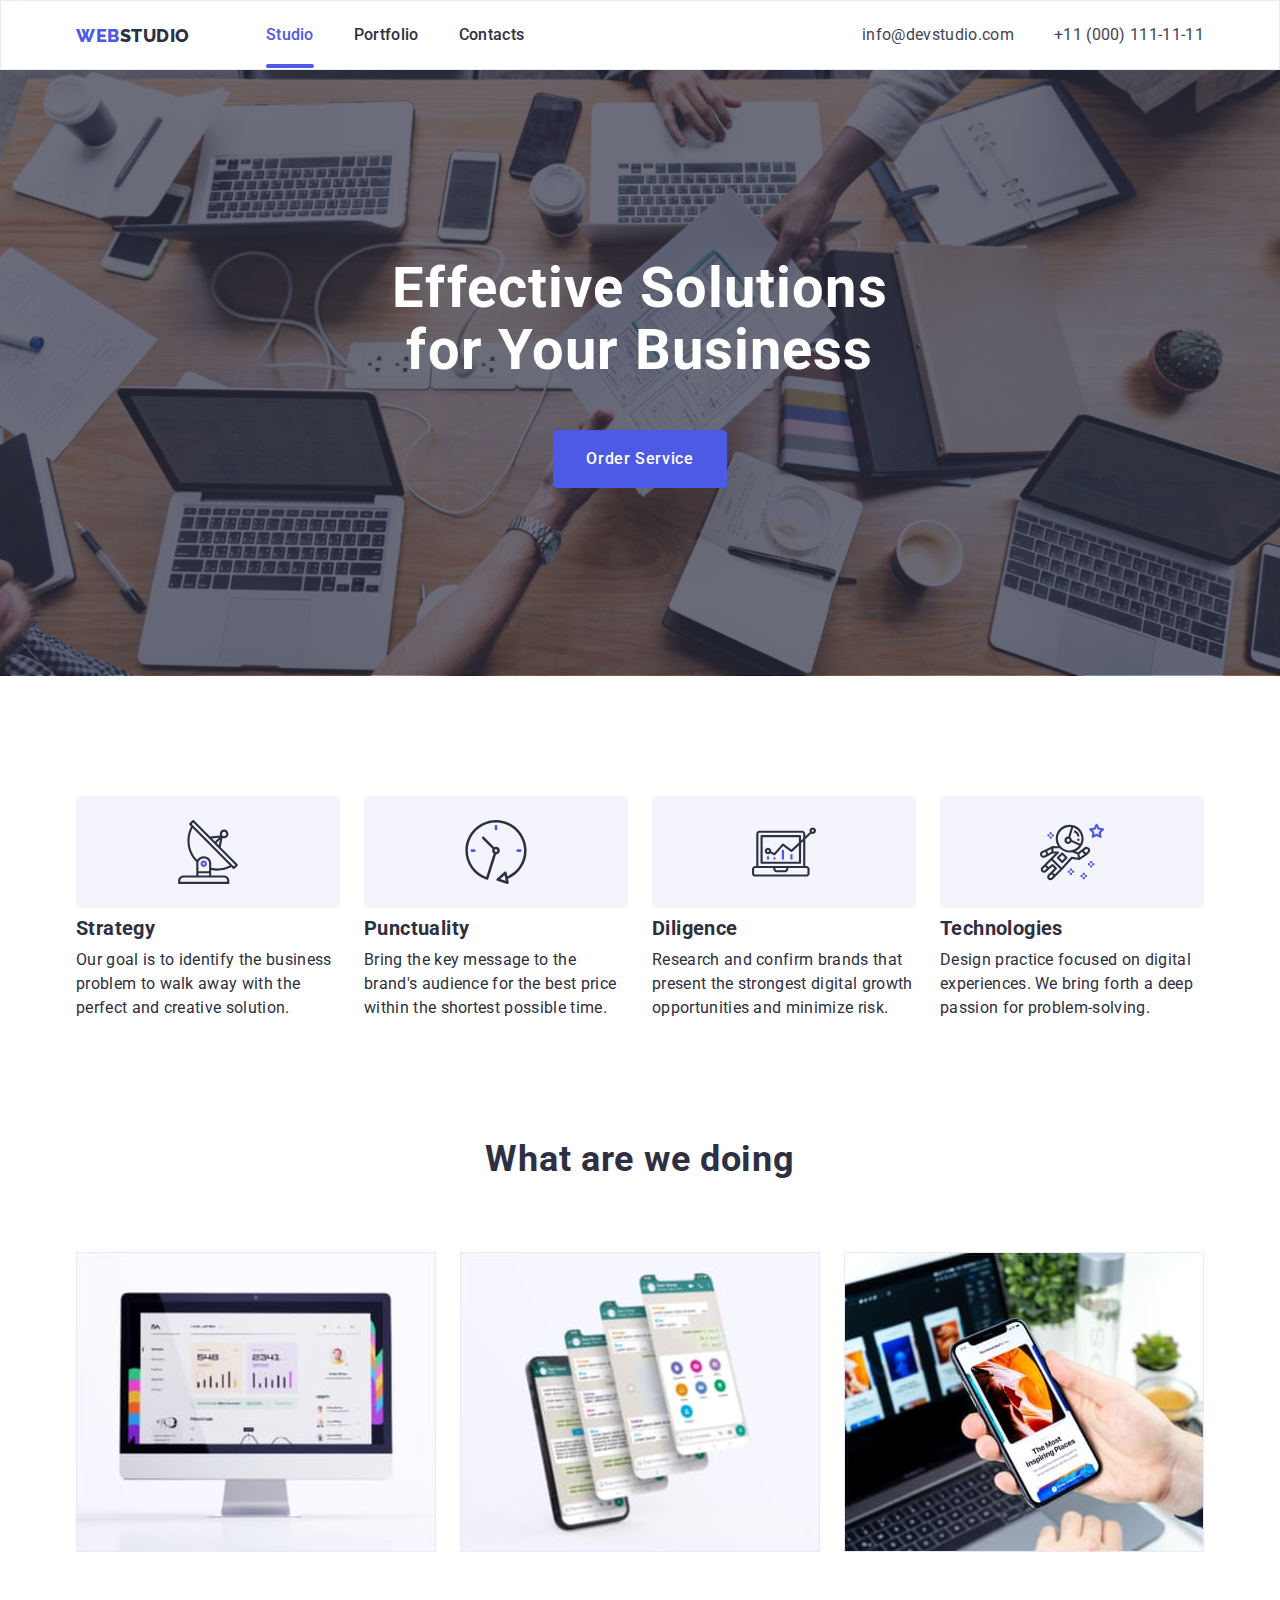
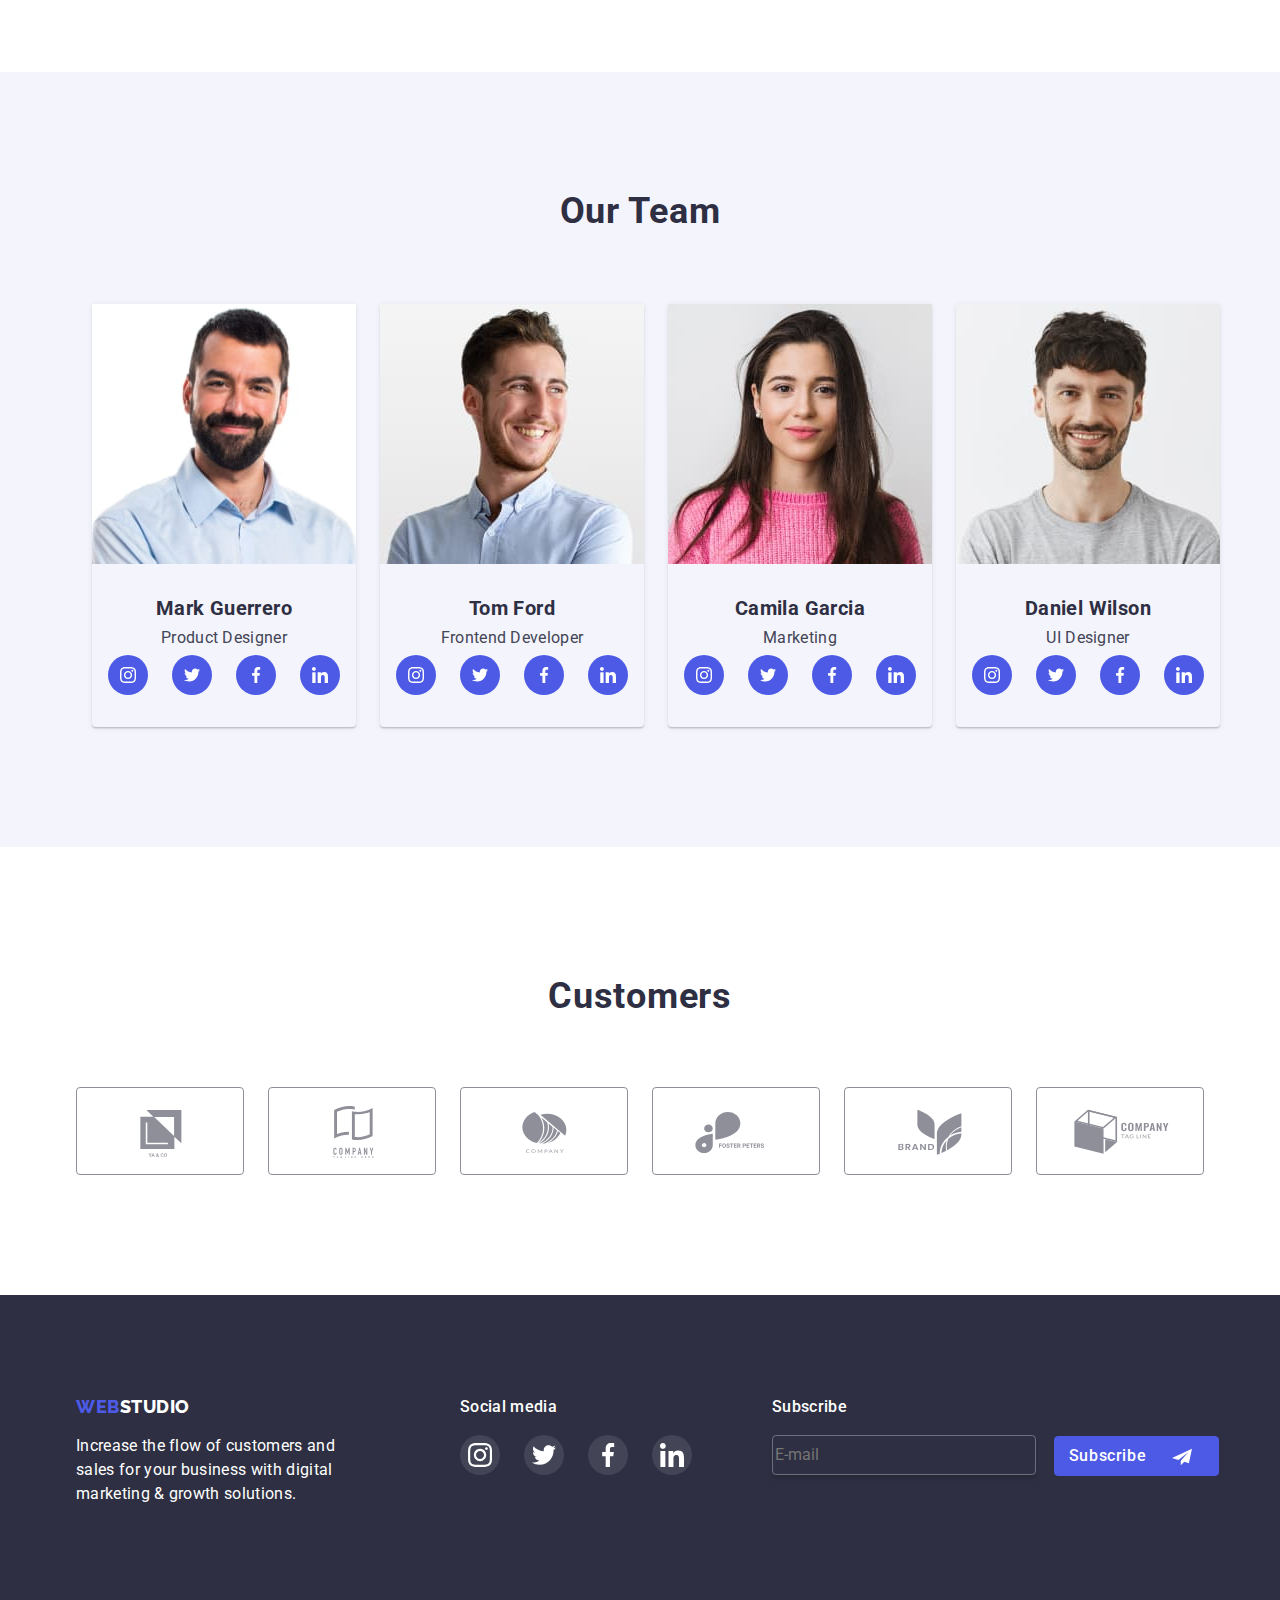
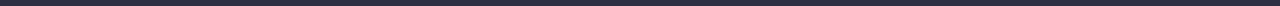
==== index.html @ 73def551 "+" ====
<!DOCTYPE html>
<html lang="en">
<head>
    <meta charset="UTF-8">
    <meta http-equiv="X-UA-Compatible" content="IE=edge">
    <meta name="viewport" content="width=device-width, initial-scale=1.0">
    <link rel="preconnect" href="https://fonts.googleapis.com">
    <link rel="preconnect" href="https://fonts.gstatic.com" crossorigin>
    <link href="https://fonts.googleapis.com/css2?family=Raleway:wght@800&family=Roboto:wght@400;500;700&display=swap"
      rel="stylesheet">
      <link rel="stylesheet" href="https://cdnjs.cloudflare.com/ajax/libs/modern-normalize/1.1.0/modern-normalize.min.css">



    <link rel="stylesheet" href="./css/styles.css">
    <title>Document</title>
</head>
<body>
    <header class="header">
     <div class="container header-container">
          <nav class="nav">
            <a class="logo link" href="./index.html">Web<span class="new-logo">Studio</span>
            </a>
            <ul class="header-list">
              <li class="list"><a href="" class="link header-link current">Studio</a> </li>
              <li class="list"><a href="./potfolio.html" class="link header-link ">Portfolio</a></li>
              <li class="list"><a href="" class="link header-link">Contacts</a></li>
            </ul>
        
          </nav>
          <address class="address">
            <ul class="header-list">
              <li class="list"><a href="mailto:info@devstudio.com" class="link adress-link">info@devstudio.com</a></li>
              <li class="list"><a href="tel:+110001111111" class="link adress-link">+11 (000) 111-11-11</a></li>
            </ul>
     </div>
    </address>
    </header>
    <main>
        <section class="hero section">
          <div class="container">
            
              <h1 class="hero-text">Effective Solutions for Your Business</h1>
              <button class="hero-button " type="button" data-modal-open>Order Service</button>
            
          </div>
        </section>
        <section class="about-section section ">
          
          <div class="container">
            
              <h2 class="hide">Про нас</h2>
              <ul class="icons-about-list">
                <li class="icons-about-item">
                  <div class="icons-about-link">
                    <svg class="about-svg">
                      <use href="./images/icons.svg#icon-antenna" width="64" height="64"></use>
                    </svg>
                  </div>
                </li>
                <li class="icons-about-item">
                  <div  class="icons-about-link"  >
                      <svg class="about-svg">
                        <use href="./images/icons.svg#icon-clock" width="64" height="64"></use>
                      </svg>
                  </div>
                </li>
                <li class="icons-about-item">
                  <div  class="icons-about-link">
                    <svg class="about-svg" >
                      <use href="./images/icons.svg#icon-diagram" width="64" height="64""></use>
                    </svg>
                  </div>
                </li>
                <li class="icons-about-item">
                  <div class="icons-about-link">
                    <svg class="about-svg">
                      <use href="./images/icons.svg#icon-astronaut" width="64" height="64"></use>
                    </svg>
                  </div>
                </li>
              </ul>
              <ul class="about-list">
                <li class="list about-list-item">
                  <h3 class="about-list-title">Strategy</h3>
                  <p class="about-list-text">Our goal is to identify the business
                    problem to walk away with the perfect and creative solution. </p>
                </li>
                <li class="list about-list-item">
                  <h3 class="about-list-title">Punctuality</h3>
                  <p class="about-list-text">Bring the key message to the brand's audience for the best price within the shortest
                    possible time.</p>
                </li>
                <li class="list about-list-item">
                  <h3 class="about-list-title">Diligence</h3>
                  <p class="about-list-text">Research and confirm brands that present the strongest digital growth opportunities and
                    minimize risk.</p>
                </li>
                <li class="list about-list-item">
                  <h3 class="about-list-title">Technologies</h3>
                  <p class="about-list-text">Design practice focused on digital experiences. We bring forth a deep passion for
                    problem-solving.</p>
                </li>
            
              </ul>
            
          </div>
        </section>
        <section class="work-section section">
          <div class="container">
            
              <h2 class="work-title">What are we doing</h2>
              <ul class="work-list">
                <li class="work-list-item list">
            
                  <img src="./images/rectangle71.jpg" width="360" alt="монітор" class="work-list-photo">
            
                </li>
                <li class="work-list-item list">
            
                  <img src="./images/rectangle72.jpg" width="360" alt="телефон зі скріншотами" class="work-list-photo">
            
                </li>
                <li class="work-list-item list">
                  <img src="./images/rectangle70.jpg" width="360" alt=" чоловік тримає в руках телефон на фоні монітору"
                    class="work-list-photo">
            
                </li>
              </ul>
          </div>
        </section>
        <section class="our-team section">
          <div class="container">
            <h2 class="team-title">Our Team</h2>
              <ul class="team-list">
                <li class="list team-list-item ">
                  <img src="./images/mark.jpg" width="264" alt="чоловік з бородою" class="team-photo">
                 <div class="team-top">
                  <h3 class="team-name">Mark Guerrero</h3>
                  <p class="team-list-text">Product Designer</p>
                  <ul class="team-list">
                    <li class="list icon-list-item ">
                      <a class="social-link" href="#">
                        <svg class="socials-icon">
                          <use href="./images/icons.svg#icon-instagram" width="16" height="16"  ></use>
                        </svg>
                      </a>
                    </li>
                    <li class="list icon-list-item ">
                      <a class="social-link" href="#">
                        <svg class="socials-icon">
                          <use href="./images/icons.svg#icon-twitter"  width="16" height="16"></use>
                        </svg>
                      </a>
                    </li>
                    <li class="list icon-list-item ">
                      <a class="social-link" href="#">
                        <svg class="socials-icon">
                          <use href="./images/icons.svg#icon-facebook"  width="16" height="16"></use>
                        </svg>
                      </a>
                    </li>
                    <li class="list icon-list-item ">
                      <a class="social-link" href="#">
                        <svg class="socials-icon">
                          <use href="./images/icons.svg#icon-linkedin"  width="16" height="16"></use>
                        </svg>
                      </a>
                    </li>
                  </ul>
                 </div>
                </li>
                <li class="team-list-item list">
                  <img src="./images/tom.jpg" width="264" alt="чоловік посміхається" class="team-photo">
                  <div class="team-top">
                  <h3 class="team-name">Tom Ford</h3>
                  <p class="team-list-text">Frontend Developer</p>
                  <ul class="team-list">
                    <li class="list icon-list-item ">
                      <a class="social-link" href="#">
                        <svg class="socials-icon">
                          <use href="./images/icons.svg#icon-instagram"  width="16" height="16"></use>
                        </svg>
                      </a>
                    </li>
                    <li class="list icon-list-item ">
                      <a class="social-link" href="#">
                        <svg class="socials-icon">
                          <use href="./images/icons.svg#icon-twitter"  width="16" height="16"></use>
                        </svg>
                      </a>
                    </li>
                    <li class="list icon-list-item ">
                      <a class="social-link" href="#">
                        <svg class="socials-icon">
                          <use href="./images/icons.svg#icon-facebook"  width="16" height="16"></use>
                        </svg>
                      </a>
                    </li>
                    <li class="list icon-list-item ">
                      <a class="social-link" href="#">
                        <svg class="socials-icon">
                          <use href="./images/icons.svg#icon-linkedin"  width="16" height="16"></use>
                        </svg>
                      </a>
                    </li>
                  </ul>
                  </div>
                </li>
                <li class="team-list-item list">
                  <img src="./images/camila.jpg" width="264" alt="дівчина посміхається" class="team-photo">
                 <div class="team-top">
                  <h3 class="team-name">Camila Garcia</h3>
                  <p class="team-list-text">Marketing</p>
                  <ul class="team-list">
                    <li class="list icon-list-item ">
                      <a class="social-link" href="#">
                        <svg class="socials-icon">
                          <use href="./images/icons.svg#icon-instagram"  width="16" height="16"></use>
                        </svg>
                      </a>
                    </li>
                    <li class="list icon-list-item ">
                      <a class="social-link" href="#">
                        <svg class="socials-icon">
                          <use href="./images/icons.svg#icon-twitter"  width="16" height="16"></use>
                        </svg>
                      </a>
                    </li>
                    <li class="list icon-list-item ">
                      <a class="social-link" href="#">
                        <svg class="socials-icon">
                          <use href="./images/icons.svg#icon-facebook"  width="16" height="16"></use>
                        </svg>
                      </a>
                    </li>
                    <li class="list icon-list-item ">
                      <a class="social-link" href="#">
                        <svg class="socials-icon">
                          <use href="./images/icons.svg#icon-linkedin"  width="16" height="16"></use>
                        </svg>
                      </a>
                    </li>
                  </ul>
                 </div>
                </li>
                <li class="team-list-item list">
                  <img src="./images/daniel.jpg" width="264" alt="чоловік з бородою посміхається" class="team-photo">
                 <div class="team-top">
                  <h3 class="team-name">Daniel Wilson</h3>
                  <p class="team-list-text">UI Designer</p>
                  <ul class="team-list">
                    <li class="list icon-list-item ">
                      <a class="social-link" href="#">
                        <svg class="socials-icon">
                          <use href="./images/icons.svg#icon-instagram"  width="16" height="16"></use>
                        </svg>
                      </a>
                    </li>
                    <li class="list icon-list-item ">
                      <a class="social-link" href="#">
                        <svg class="socials-icon">
                          <use href="./images/icons.svg#icon-twitter"  width="16" height="16"></use>
                        </svg>
                      </a>
                    </li>
                    <li class="list icon-list-item ">
                      <a class="social-link" href="#">
                        <svg class="socials-icon">
                          <use href="./images/icons.svg#icon-facebook"  width="16" height="16"></use>
                        </svg>
                      </a>
                    </li>
                    <li class="list icon-list-item ">
                      <a class="social-link" href="#">
                        <svg class="socials-icon">
                          <use href="./images/icons.svg#icon-linkedin"  width="16" height="16"></use>
                        </svg>
                      </a>
                    </li>
                  </ul>
                 </div>
                </li>
              </ul>
          </div>
        </section>
        <section class="section customers-section">
          <div class="container">
            <h2 class="customers-text">Customers</h2>
            <ul class="customers-list">
              <li  class="customers-icon-item">
                <a class="customers-link" href="#">
                      <svg class="customers-svg">
                        <use href="./images/icons.svg#icon-company1" width="104" height="56"></use>
                      </svg>
                </a>
              </li>
              <li class="customers-icon-item">
                <a class="customers-link" href="#">
                    <svg class="customers-svg">
                      <use href="./images/icons.svg#icon-company2" width="104" height="56" ></use>
                    </svg>
                </a>
              </li>
              <li class="customers-icon-item">
                <a class="customers-link" href="#">
                    <svg class="customers-svg">
                      <use href="./images/icons.svg#icon-company3" width="104" height="56"></use>
                    </svg>
                </a>
              </li>
              <li class="customers-icon-item">
                <a class="customers-link" href="#">
                    <svg class="customers-svg">
                      <use href="./images/icons.svg#icon-company4" width="104" height="56"></use>
                    </svg>
                </a>
              </li>
              <li class="customers-icon-item">
                <a class="customers-link" href="#">
                    <svg class="customers-svg">
                      <use href="./images/icons.svg#icon-company5" width="104" height="56"></use>
                    </svg>
                </a>
              </li>
              <li class="customers-icon-item">
                <a class="customers-link" href="#">
                    <svg class="customers-svg">
                      <use href="./images/icons.svg#icon-company6" width="104" height="56"></use>
                    </svg>
                </a>
              </li>
            </ul>

          </div>
          

        </section>
    </main>
    <footer class="footer">
        <div class="container footer-container">
          <div class="logo-foot">
            <a class="logo link" href="./index.html">Web<span class="footer-logo">Studio</span>
            </a>
            <p class=" footer-text">Increase the flow of customers and sales for your business with digital marketing & growth
              solutions.</p>
          </div>
          <div class="social-media">
            <p class="social-text">Social media</p>
            <ul class="footer-list">
              <li class="list icon-list-footer ">
                <a class="social-link-footer" href="#">
                  <svg class="socials-footer">
                    <use href="./images/icons.svg#icon-instagram" width="24" height="24" ></use>
                  </svg>
                </a>
              </li>
              <li class="list icon-list-footer ">
                <a class="social-link-footer" href="#">
                  <svg class="socials-footer">
                    <use href="./images/icons.svg#icon-twitter" width="24" height="24"></use>
                  </svg>
                </a>
              </li>
              <li class="list icon-list-footer ">
                <a class="social-link-footer" href="#">
                  <svg class="socials-footer">
                    <use href="./images/icons.svg#icon-facebook" width="24" height="24"></use>
                  </svg>
                </a>
              </li>
              <li class="icon-list-footer ">
                <a class="social-link-footer" href="#">
                  <svg class="socials-footer">
                    <use href="./images/icons.svg#icon-linkedin" width="24" height="24"></use>
                  </svg>
                </a>
              </li>
            </ul>
          </div>
          <div class="subscribe">
            <form class="form-message">
              <label class="label-message" for="email-message">Subscribe
                
              </label>
              <div class="button-subscribe">
                <input class="input-message" type="email" name="email-message" placeholder="E-mail" />
                <button class="button-message" type="submit">
                  Subscribe
                  <svg class="socials-message">
                    <use href="./images/icons.svg#icon-frame" width="24" height="20"></use>
                  </svg>
                
                </button>
              </div>
            
            </form>

          </div>
        </div>

        
    </footer>

    <div class="backdrop is-hidden" data-modal>

      <div class="modal">
        <button class="modal-close" type="button" data-modal-close>
          <svg class="modal-svg">
            <use href="./images/icons.svg#icon-close-black" width="8" height="8"></use>
          </svg>
        </button>
        <form class="form-contact">
          
          <fieldset class="modal-fieldset">
            <legend class="modal-title">Leave your contacts and we will call you back</legend>

              <label class="form-label" for="user-name">Name</label>
            <div class="contact-form">
              
              <input class="form-input" type="text" id="user-name" name="user-name"
              />
              <svg class="icon-form">
                <use href="./images/icons.svg#icon-person-black" width="18" height="18"></use>
              </svg>
            </div>

              <label class="form-label" for="phone">Phone</label>
            <div class="contact-form">
              
              <input class="form-input" type="tel" id="phone" name="phone" />
              <svg class="icon-form-next">
                <use href="./images/icons.svg#icon-phone-black" width="18" height="24"></use>
              </svg>
            </div>

            <label class="form-label" for="email">Email</label>
            <div class="contact-form">
              <input class="form-input" type="email" id="email" name="email" />
              <svg class="icon-form-next">
                <use href="./images/icons.svg#icon-email-black" width="18" height="24"></use>
              </svg>
              
            </div>

            <div class="contact-form">
              <label for="comment" class="form-label">
                Comment
              </label>
                <textarea  class="form-comment" name="comment" id="comment" placeholder="Text input"></textarea>
              </div>
              <div class="flex-checkbox">
               
                  
                  <input class="input-checkbox" 
                  type="checkbox" 
                  name="input-checkbox"
                  id="input-checkbox" />
                  <span class="span-check">
                      <svg class="icon-checkbox">
                        <use href="./images/icons.svg#icon-click" width="16" height="16"></use>
                      </svg>
                  </span>                
            
                  <label class="label-checkbox" for="input-checkbox">
                  I accept the terms and conditions of the <a href="#">Privacy Policy</a>
                </label>
                  
                
              </div>
            
          </fieldset>
          <button type="submit" class=" form-button">Send</button>
          


        </form>
      </div>

    </div>

    <script src="./js/modal.js"></script>
</body>
</html>
---- css/styles.css ----
:root {
    --raleway: 'Raleway', sans-serif;
    --c-blue: #4D5AE5;
    --c-black: #2E2F42;
    --c-gray: #434455;
    --c-white: #FFFFFF;
    --bgr-white: #FFFFFF;
    --bgr-gray: #434455;
    --bgr-light-blue: #F4F4FD;
    --bgr-blue2: #404BBF;
    --bgr-blue: #4D5AE5;
    --c-border: #6495ed;
    --c-prtf-border: #E7E9FC;
    --bgr-black: #2E2F42;
    --border-c-icon: #8E8F99;
    --c-green-icon: #31D0AA;
    --c-checkbox-text: #757575;

    --transition: 250ms cubic-bezier(0.4, 0, 0.2, 1);



}

.list {
    list-style: none;
    text-decoration: none;

}

.link {

    text-decoration: none;
    font-family: 'Roboto';

}

h1,
h2,
h3,
p,
ul {
    margin: 0;
    padding: 0;
}

ul {
    list-style: none;
}


body {

    font-family: 'Roboto',
        sans-serif;
    color: var(--c-black);

}

.container {
    width: 1158px;
    margin-left: auto;
    margin-right: auto;
    padding-left: 15px;
    padding-right: 15px;

}

.header-container {
    display: flex;


}

.section {


    padding-bottom: 120px;
    padding-top: 120px;

}

.section-border {
    border-bottom: 1px solid var(--c-border);

}

.nav {
    display: flex;
    flex-grow: 1;
    align-items: center;
    gap: 76px;
}

.new-logo {
    color: var(--c-black);
}

.logo {
    font-family: var(--raleway);
    font-style: normal;
    font-weight: 800;
    font-size: 18px;
    line-height: 1.3;
    color: var(--c-blue);
    letter-spacing: 0.03em;
    text-transform: uppercase;


}


.header-list {
    position: relative;

    display: flex;
    padding: 24px 0;
    gap: 40px;


}

.header {
    border: 1px solid var(--c-prtf-border);
}


.header-link {
    position: relative;
    padding: 24px 0;


    font-weight: 500;
    font-size: 16px;
    line-height: 1.28;
    letter-spacing: 0.02em;
    color: var(--c-black);
    transition: color var(--transition);


}

.current {
    color: var(--c-blue);
}

.header-link.current::after {
    position: absolute;
    bottom: 0;



    content: '';
    display: block;
    height: 4px;
    width: 100%;
    background-color: currentColor;
    border-radius: 2px;

}


.header-link:hover,
.header-link:focus {
    color: var(--c-blue);


}












.address {}

.adress-link {
    font-style: normal;
    font-size: 16px;
    line-height: 1.28;
    letter-spacing: 0.02em;
    color: var(--c-gray);
    transition: color var(--transition);

}

.adress-link:hover,
.adress-link:focus {
    color: var(--c-blue);


}






/* --------------Hero------------------------ */







.hero {





    max-width: 1440px;
    padding-bottom: 188px;
    padding-top: 188px;
    margin: 0 auto;
    background-image: linear-gradient(0deg,
            rgba(46, 47, 66, 0.7),
            rgba(46, 47, 66, 0.7)),
        url(../images/people-office.jpg);

    background-repeat: no-repeat;
    background-position: center;
    background-size: cover;


}


.hero-text {
    max-width: 496px;
    margin: 0 auto;
    text-align: center;
    margin-bottom: 48px;




    font-size: 56px;
    line-height: 1.1;
    letter-spacing: 0.02em;
    color: var(--c-white)
}

.hero-button {




    display: block;
    padding: 16px 32px;
    margin: 0 auto;



    font-family: 'Roboto';
    font-size: 16px;
    font-weight: 500;
    line-height: 1.5;
    letter-spacing: 0.04em;
    cursor: pointer;
    background-color: var(--c-blue);
    color: var(--c-white);
    border: 1px solid var(--bgr-blue);
    border-radius: 4px;
    transition: background-color var(--transition), box-shadow var(--transition);


}


.hero-button:hover,
.hero-button:focus {
    background-color: var(--bgr-blue2);
    box-shadow: 0px 4px 4px rgba(0, 0, 0, 0.15);


}






/* -----------------About-section--------------------- */





.about-section {
    padding-bottom: 0;


    font-size: 20px;
    line-height: 1.2;
    color: var(--c-black)
}

.hide {
    position: absolute;
    width: 1px;
    height: 1px;
    margin: -1px;
    border: 0;
    padding: 0;
    white-space: nowrap;
    clip-path: inset(100%);
    clip: rect(0 0 0 0);
    overflow: hidden;
}
.icons-about-list {
    display: flex;

    gap: 24px;

}

.about-list {
    display: flex;

    gap: 24px;
}

.icons-about-item {
    display: flex;
    justify-content: center;
    align-items: center;
    width: 264px;
    height: 112px;

    border-radius: 4px;
    background-color: var(--bgr-light-blue);
}




.icons-about-link {
    display: flex;
    align-items: center;
    justify-content: center;

    width: 100%;
    height: 100%;

}

.about-svg {
    display: block;
    width: 64px;
    height: 64px;

}


.about-list-item {
    flex-basis: calc((100% - 72px) / 4);
}

.about-list-title {
    margin-bottom: 8px;
    margin-top: 8px;




    font-size: 20px;
    line-height: 1.2;
    letter-spacing: 0.02em;
    color: var(--c-black);
}

.about-list-text {




    font-size: 16px;
    line-height: 1.5;
    letter-spacing: 0.02em;
    color: var(--c-black)
}

/* -------work-section-------------- */
.work-section {}




.work-title {
    margin-bottom: 72px;
    display: block;
    text-align: center;



    font-size: 36px;
    line-height: 1.11;
    letter-spacing: 0.02em;
    color: var(--c-black)
}

.work-list {
    display: flex;
    gap: 24px;

}

.work-list-item {

    flex-basis: calc((100% - 48px) / 3);


}

.work-list-photo {
    display: block;
    max-width: 100%;
    height: auto;
}


/* ----------------------our-team-------------------- */






.our-team {
    background-color: var(--bgr-light-blue)
}


.team-title {
    text-align: center;
    margin-left: auto;
    margin-right: auto;
    margin-bottom: 72px;


    font-size: 36px;
    line-height: 1.11;
    letter-spacing: 0.02em;
    color: var(--c-black)
}

.team-list {
    display: flex;
    gap: 24px;
    padding-left: 16px;
    padding-right: 16px;





}

.team-list-item {
    display: flex;
    flex-direction: column;
    justify-content: center;
    align-items: center;



    box-shadow: 0px 1px 6px rgba(46, 47, 66, 0.08), 0px 1px 1px rgba(46, 47, 66, 0.16), 0px 2px 1px rgba(46, 47, 66, 0.08);
    border-radius: 0px 0px 4px 4px;
}

.icon-list-item {
    display: flex;
    justify-content: center;
    align-items: center;

    border-radius: 50%;
    background-color: var(--c-blue);
    width: 40px;
    height: 40px;

}

.social-link:hover,
.social-link:focus {
    background-color: var(--bgr-blue2);

}




.team-photo {}

.team-top {
    text-align: center;
    padding-top: 32px;
    padding-bottom: 32px;
}

.team-name {
    margin-bottom: 8px;


    font-size: 20px;
    line-height: 1.2;
    letter-spacing: 0.02em;
    color: var(--c-black);
}

.team-list-text {
    margin-bottom: 8px;


    font-size: 16px;
    line-height: 1.2;
    letter-spacing: 0.02em;
    color: var(--c-gray);
}

.socials-icon {
    width: 16px;
    height: 16px;
    fill: currentColor;
    display: block;



}

.social-link {
    color: var(--c-white);
    display: flex;
    align-items: center;
    justify-content: center;

    border-radius: 50%;
    width: 100%;
    height: 100%;
    transition: background-color var(--transition);

}

.icon-list-social {
    flex-basis: calc((100% - 72px) / 4);
    text-align: center;
    border-radius: 50%;
    background-color: var(--bgr-gray);




}

/*----------Customers-----------------------------
-------------------------------------------------- */

.customers-section {
    padding-top: 130px;
}

.customers-list {
    display: flex;
    justify-content: center;
    align-items: center;
    gap: 24px;
    margin-top: 70px;


}

.customers-link {
    color: var(--border-c-icon);
    display: flex;
    justify-content: center;
    align-items: center;
    width: 100%;
    height: 100%;
    border: 1px solid var(--border-c-icon);
    border-radius: 4px;
    transition: border var(--transition), color var(--transition);

}

.customers-link:hover,
.customers-link:focus {
    border: 1px solid var(--bgr-blue2);
    color: var(--bgr-blue2);

}

.customers-icon-item {
    width: 168px;
    height: 88px;

}

.customers-text {
    font-weight: 700;
    font-size: 36px;
    line-height: 1.11;
    text-align: center;
        letter-spacing: 0.02em;
    
        color: var(--bgr-black);
        display: block;
        margin-left: auto;
        margin-right: auto;
    }
    
    .customers-svg {
        fill: currentColor;
        display: block;
        width: 104px;
        height: 56px;
    
    
    }
    
    
    
    /* --------------------------FOOTER--------------------- */
    
    
    .footer {
        background-color: var(--bgr-black);
    
    
        padding-top: 100px;
        padding-bottom: 100px;
    }
    
    .footer-container {
        position: relative;
        display: flex;
    }
    
    
    
    
    .footer-logo {
    
    
    
        font-size: 18px;
        line-height: 1.16;
        letter-spacing: 0.03em;
        color: var(--c-white)
    }
    
    .footer-text {
    
        max-width: 264px;
        margin-top: 16px;
    
        font-size: 16px;
        line-height: 1.5;
        letter-spacing: 0.02em;
        color: var(--c-white)
    }
    
    .footer-list {
        display: flex;
        gap: 24px;
    
    }
    
    
    
    
    .socials-footer {
        width: 24px;
        height: 24px;
        fill: currentColor;
        display: block;
    
    
    }
    
    .social-media {
        margin-left: 120px;
    }
    
    .social-link-footer {
    
        color: var(--c-white);
        display: flex;
        justify-content: center;
        align-items: center;
        border-radius: 50%;
        width: 100%;
        height: 100%;
        transition: background-color var(--transition);
    }
    
    .social-text {
        margin-bottom: 16px;
    
    
        font-weight: 500;
        font-size: 16px;
        line-height: 1.5;
        letter-spacing: 0.02em;
    
        color: var(--c-white)
    }
    
    .icon-list-footer {
        display: flex;
        align-items: center;
        justify-content: center;
    
        border-radius: 50%;
        background-color: var(--bgr-gray);
    
        width: 40px;
        height: 40px;
    
    }
    
    .social-link-footer:hover,
    .social-link-footer:focus {
        background-color: var(--c-green-icon);
    
    }
    
    .logo-link {
        display: block;
        height: 22px;
    }
    .form-message{
        display: block;
        margin-left: 80px;
       
    }

    .label-message{
        display: block;
         margin-bottom: 16px;
         width: 100%;
         max-width: 264px;
         max-height: 40px;
         height: 100%;
        




        font-weight: 500;
            font-size: 16px;
            line-height: 1.5;
            letter-spacing: 0.02em;
        
            color:var(--c-white);
    }
    .input-message{
      
        width: 264px;
        height: 40px;
        border: currentColor;
        border: 1px solid rgba(255, 255, 255, 0.3);
            box-shadow: 0px 4px 4px rgba(0, 0, 0, 0.15);
            border-radius: 4px;
            background-color: transparent;
            transition: border var(--transition);
    }
    .button-subscribe{
       
    }
    .button-message{
        position: absolute;
        right: 0;
        bottom: 30px;
        display: flex;
        align-items: center;
        justify-content: center;
        width: 165px;
        height: 40px;
        padding-right: 64px;




        font-weight: 500;
        font-size: 16px;
        line-height: 24px;
        letter-spacing: 0.04em;
        border-radius: 4px;
        color: var(--c-white);
        border: 1px solid var(--bgr-blue);
        background-color: var(--bgr-blue);
        border-radius: 4px;

        transition: background-color var(--transition), box-shadow var(--transition);   
    }

    .button-message:hover,
    .button-message:focus{
        background-color: var(--bgr-blue2);
        box-shadow: 0px 4px 4px rgba(0, 0, 0, 0.15);
    }
  



    .socials-message{
        position: absolute;
        top: 10px;
        right: 24px;
        width: 24px;
        height: 20px;
            fill: currentColor;
        
    }
    
    
    /* ----------------------PORTFOLIO----------------------------------
     */
    
    
    .portfolio-title {}
    
    .porfolio-btn-list {
        display: flex;
        justify-content: center;
        margin-bottom: 72px;
        gap: 24px;
    
    
    }
    
    .portfolio-section {
        padding-top: 96px;
    }
    
    
    .portfolio-btn-item {
    
        transition: color var(--transition),
            background-color var(--transition),
            box-shadow var(--transition);
    }
    
    
    
    .portfolio-btn-item:hover,
    .portfolio-btn-item:focus {
        box-shadow: 0px 3px 1px rgba(0, 0, 0, 0.1),
            0px 2px 1px rgba(0, 0, 0, 0.08),
            0px 2px 2px rgba(0, 0, 0, 0.12);
    
    
    }
    
    .portfolio-btn {
    
        padding: 12px 24px;
        text-align: center;
    
    
    
    
        font-family: 'Roboto';
        border: 1px solid #E7E9FC;
        border-radius: 4px;
        font-weight: 500;
        font-size: 16px;
        line-height: 1.5;
        letter-spacing: 0.04em;
        color: var(--c-blue);
        cursor: pointer;
        background: var(--bgr-light-blue);
        transition: color var(--transition),
            background-color var(--transition),
            box-shadow var(--transition);
    }
    
    
    
    .portfolio-btn:hover,
    .portfolio-btn:focus {
    
        color: var(--c-white);
        box-shadow: 0px 3px 1px rgba(0, 0, 0, 0.1), 0px 2px 1px rgba(0, 0, 0, 0.08), 0px 2px 2px rgba(0, 0, 0, 0.12);
        background: var(--bgr-blue);
    
    
    }
    
    
    .portfolio-cards-list {
    
        display: flex;
        justify-content: center;
        gap: 24px;
        flex-wrap: wrap;
    
    }
    
    .cards-item {
    
        flex-basis: calc((100% - 48px) / 3);
        cursor: pointer;
        transition: box-shadow var(--transition);
    
    
    
    }
    
    .cards-item:hover {
    
        box-shadow: 0px 1px 6px rgba(46, 47, 66, 0.08), 0px 1px 1px rgba(46, 47, 66, 0.16), 0px 2px 1px rgba(46, 47, 66, 0.08);
    
    }
    .cards-photo:focus {
    
            box-shadow: 0px 1px 6px rgba(46, 47, 66, 0.08), 0px 1px 1px rgba(46, 47, 66, 0.16), 0px 2px 1px rgba(46, 47, 66, 0.08);
    
        }
    
    .cards {
        padding-top: 32px;
        padding-bottom: 32px;
        padding-left: 16px;
        border-bottom: 1px solid var(--c-prtf-border);
        border-left: 1px solid var(--c-prtf-border);
        border-right: 1px solid var(--c-prtf-border);
    
    
    }
    
    
    .cards-photo {
    
        display: block;
        height: auto;
    }
    
    .cards-image {
        position: relative;
        overflow: hidden;
    }
    
    
    .cards-description {
        position: absolute;
        top: 0;
        left: 0;
        width: 100%;
        height: 100%;
        transform: translateY(100%);
    
    
        width: 360px;
        height: 300px;
        text-align: center;
        padding-top: 40px;
        padding-left: 32px;
        padding-right: 32px;
        transition-property: (transform, transition-duration, transition-timing-function);
            transition: transform var(--transition);
            background-color: var(--bgr-blue);
        }
        
        .cards-item:hover .cards-description {
            transform: translateY(0);
        
        }
        
        .description-text {
            font-weight: 400;
            font-size: 16px;
            line-height: 1.5;
            letter-spacing: 0.02em;
            color: var(--c-white);
        
        }
        
        
        
        
        .cards-title {
        
            margin-bottom: 8px;
        
        
        
        
        
            font-size: 20px;
            line-height: 1.2;
            letter-spacing: 0.02em;
            color: var(--c-black)
        }
        
        .cards-text {
            margin: 0 auto;
        
        
        
        
        
            font-size: 16px;
            line-height: 1.5;
            letter-spacing: 0.02em;
            color: var(--c-gray);
        }
        
        
        .backdrop {
            position: fixed;
            top: 0;
            left: 0;
            display: flex;
            justify-content: center;
            align-items: center;
            padding: 20px 0;
            width: 100%;
            height: 100%;
            transition: transform var(--transition),
                opacity var(--transition), visibility var(--transition),
                backgrund-color var(--transition);
            background-color: rgba(46, 47, 66, 0.4);
        
        }
        
        .modal {
            position: relative;
            width: 100%;
            height: 100%;
            max-width: 408px;
            max-height: 584px;
            box-shadow: 0px 1px 1px rgba(0, 0, 0, 0.14), 0px 1px 3px rgba(0, 0, 0, 0.12), 0px 2px 1px rgba(0, 0, 0, 0.2);
        
            transition: transform var(--transition),
                opacity var(--transition), visibility var(--transition),
                backgrund-color var(--transition);
        
            border-radius: 4px;
            background-color: var(--bgr-white);
        }
        
        .modal-close {
            position: absolute;
            top: 24px;
            right: 24px;
            width: 24px;
            height: 24px;
        
            display: flex;
            align-items: center;
            justify-content: center;
            border-radius: 50%;
            background-color: var(--c-prtf-border);
            transition: transform var(--transition),
                opacity var(--transition), visibility var(--transition),
                backgrund-color var(--transition);
        
            border: 1px solid rgba(0, 0, 0, 0.1);
        
        }
        
        .modal-close:hover {
            cursor: pointer;
            background-color: var(--bgr-blue);
            fill: var(--c-white);
        
        }
        
        .modal-svg {
            position: absolute;
            
            top: 50%;
            left: 50%;
            transform: translate(-50%, -50%);
            width: 8px;
            height: 8px;
        
           
            transition: fill var(--transition);
        }
       
        .backdrop.is-hidden .modal {
            transform: scale(0);
                }
        
        
        
        .backdrop.is-hidden {
            opacity: 0;
            visibility: hidden;
        
            pointer-events: none;
        }

    .modal-title{
        font-weight: 500;
        font-size: 16px;
        line-height: 1.5;
        text-align: center;
        letter-spacing: 0.02em;
        margin-bottom: 12px;
            
        }
    .modal-fieldset{
        position: relative;
        margin-top: 72px;
        padding: 0px 24px;
        border: none;

    }
    .form-contact{
        font-weight: 400;
            font-size: 12px;
            line-height: 1.16;
            letter-spacing: 0.04em;
        
           
    }
    .contact-form{
        position: relative;
       

    }
    /* .contact-form:hover,
    .contact-form:focus{
            border: 1px solid var(--bgr-blue);
            border-radius: 4px;
        } 
         */
    
    .form-label {
        
        

        display: block;
        margin-top: 8px;
        margin-bottom: 4px;
        color: var(--border-c-icon);

        
       
    }

    .form-input {
        font-weight: 400;
        font-size: 12px;
        line-height: 1.16;
        letter-spacing: 0.04em;
       
        width: 100%;
        border-radius: 4px;
        height: 40px;
        padding-left: 38px;
        border: 1px solid rgba(33, 33, 33, 0.2);
        border-radius: 4px;
        transition: border var(--transition) , fill var(--transition);
       
    }
    
    .form-input:focus + .icon-form {
        fill: var(--bgr-blue);
    }

    .form-input:focus + .icon-form-next{
        fill: var(--bgr-blue);
    }
    .form-input:focus {
            border: 1px solid var(--bgr-blue);
        }
       
    
   
    
    .email {}

    .form-comment{
        width: 100%;
        border-radius: 4px;
        resize: none;
        height: 120px;
        border: 1px solid rgba(33, 33, 33, 0.2);
        border-radius: 4px;
        

    }
    .icon-form{
        position: absolute;
        top: 11px;
        left:16px;
        
        width: 18px;
        height: 18px;
    }
    .icon-form-next{
        position: absolute;
        top: 8px;
        left: 16px;
        width: 18px;
        height: 24px;
    }
    .input-checkbox{
        border: #31D0AA;display: block;
        width: 25px;
        height: 25px;
        /* appearance: none; */
        position: absolute;
        /* width: 0;
        height: 0; */
    }
    .icon-checkbox{
    position: absolute;
        top: 0;
        left: 0;
        width: 16px;
        height: 16px;
        fill: var(--c-white);
        border: 1.25px solid var(--bgr-black);
        border-radius: 2px;
        
    }

    .span-check{
    
       
    }
    .input-checkbox:checked ~ .icon-checkbox{
       border: var(--bgr-blue);
    }

    .label-checkbox{
        position: relative;
        padding-left: 24px;
    }
    .flex-checkbox{
        position: relative;
        display: flex;
        margin-top: 16px;
        

    }
    .form-button{
        display: flex;
        align-items: center;
        justify-content: center ;
        margin: 24px 120px;
        width: 159px;
        height: 56px;
        background-color: var(--bgr-blue);
        color: var(--c-white);
        border: var(--bgr-blue) ;
    }
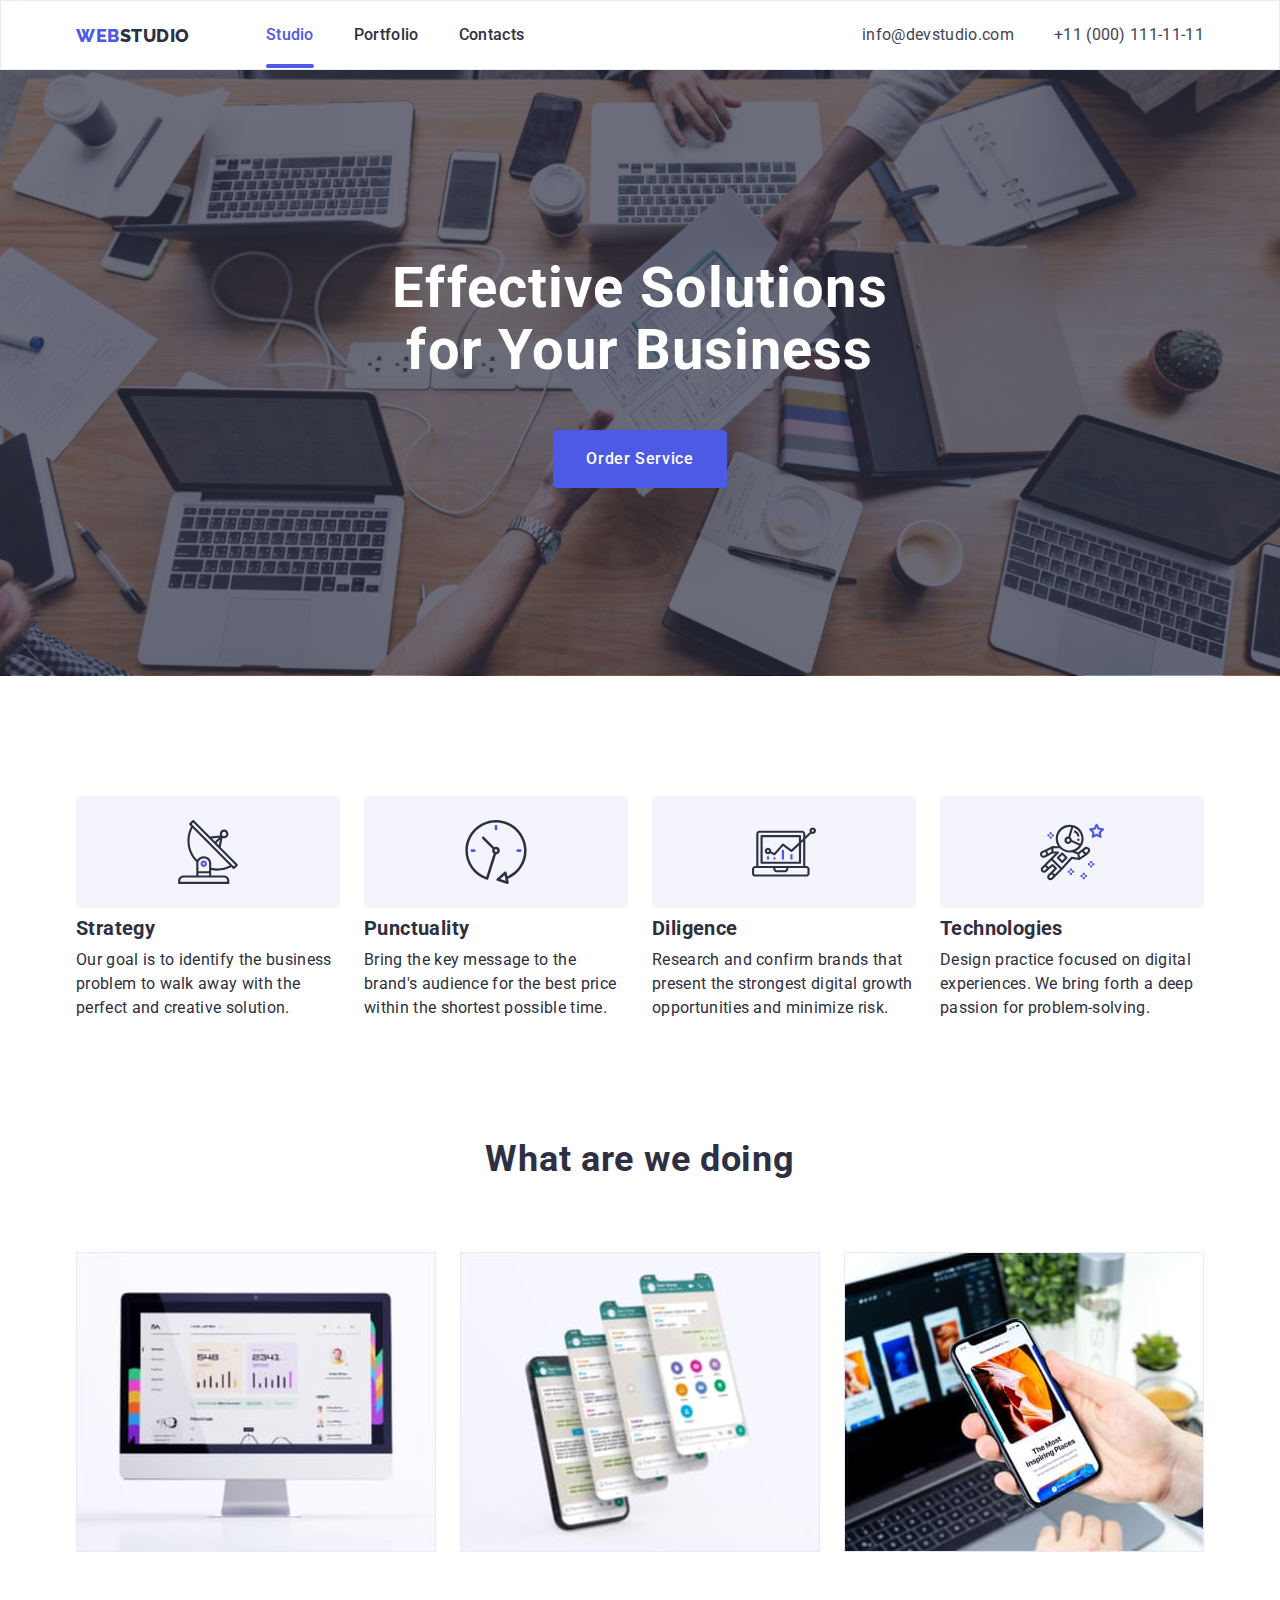
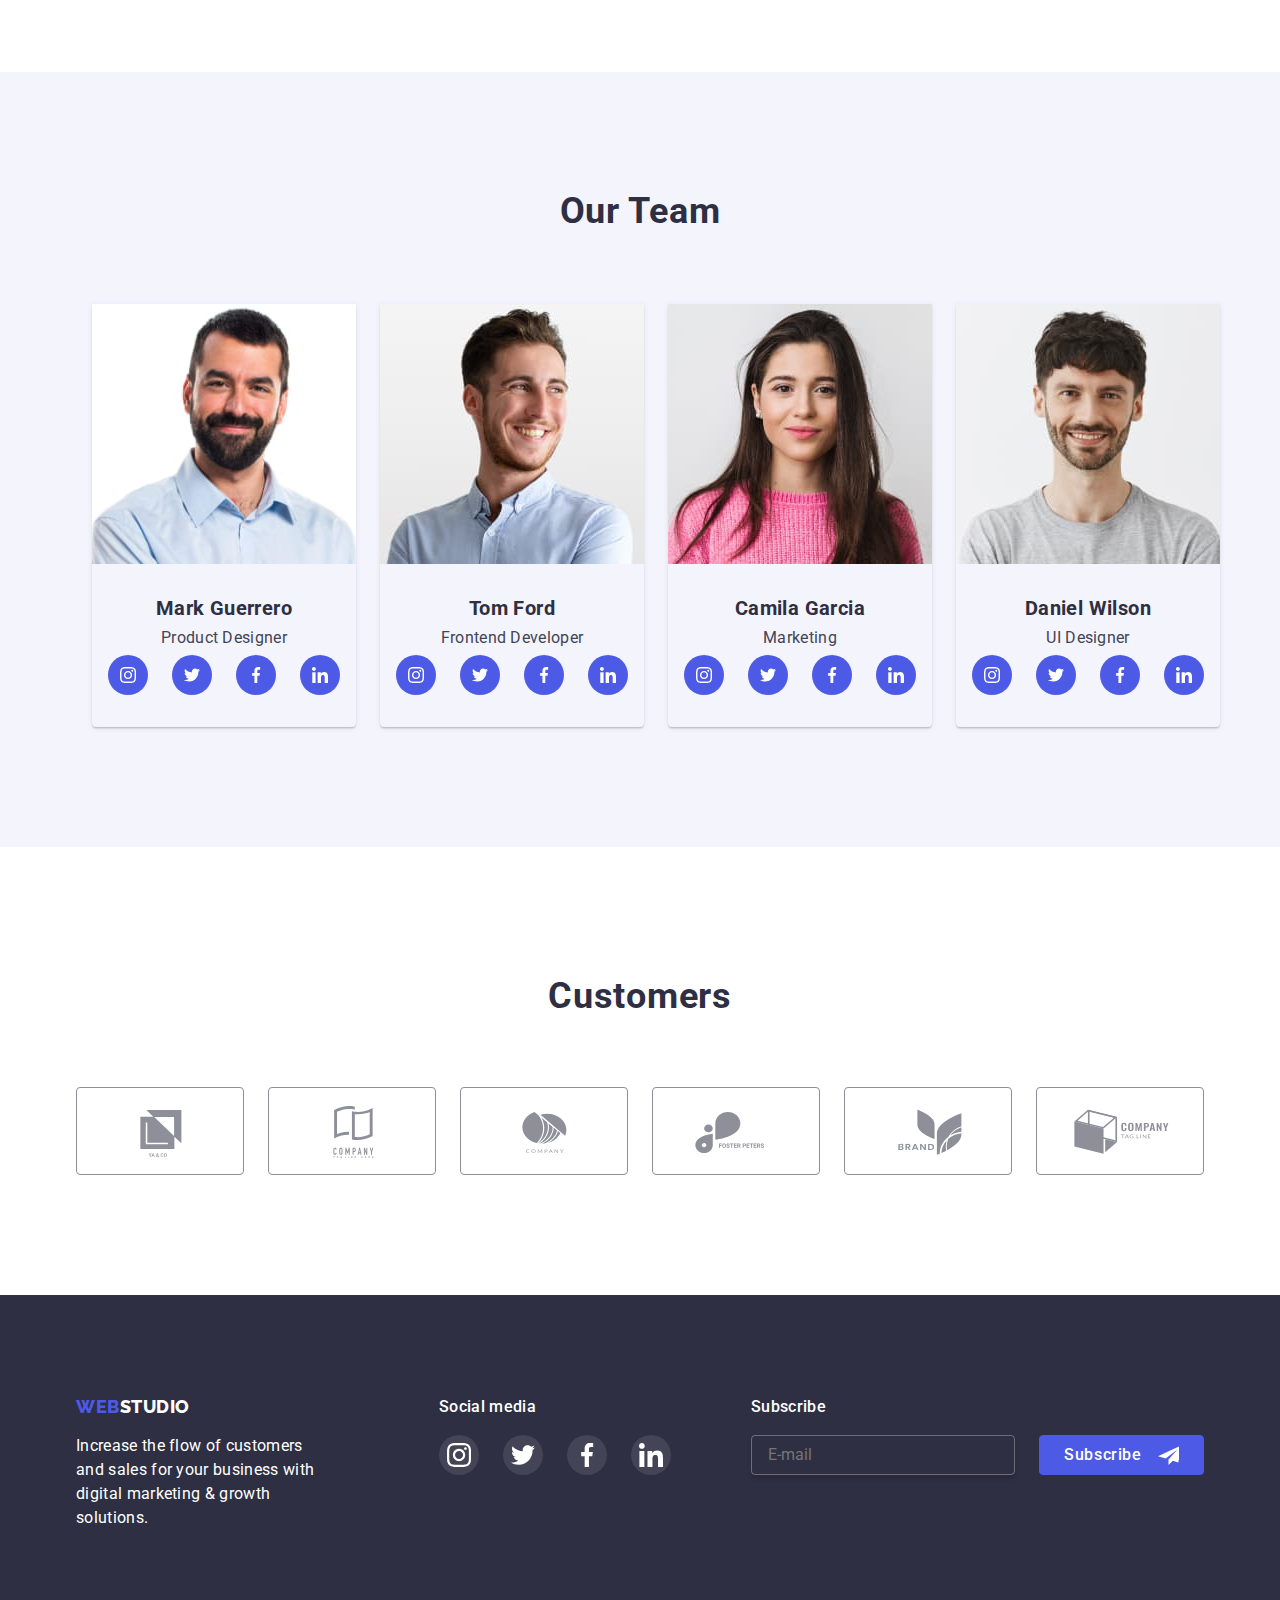
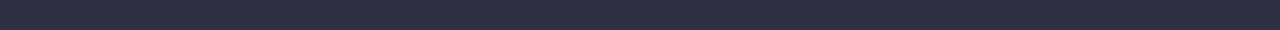
==== commit 11a0fc00: "Update css / html" ====
--- a/index.html
+++ b/index.html
@@ -378,26 +378,27 @@
               </li>
             </ul>
           </div>
-          <div class="subscribe">
+          
             <form class="form-message">
               <label class="label-message" for="email-message">Subscribe
                 
               </label>
-              <div class="button-subscribe">
+              <div class="subscribe">
                 <input class="input-message" type="email" name="email-message" placeholder="E-mail" />
                 <button class="button-message" type="submit">
                   Subscribe
                   <svg class="socials-message">
-                    <use href="./images/icons.svg#icon-frame" width="24" height="20"></use>
+                    <use href="./images/icons.svg#icon-frame" width="24" height="24"></use>
                   </svg>
                 
                 </button>
               </div>
             
+            
             </form>
 
-          </div>
-        </div>
+         
+        
 
         
     </footer>
@@ -410,45 +411,54 @@
             <use href="./images/icons.svg#icon-close-black" width="8" height="8"></use>
           </svg>
         </button>
+
+
         <form class="form-contact">
           
-          <fieldset class="modal-fieldset">
-            <legend class="modal-title">Leave your contacts and we will call you back</legend>
-
+         
+
+            <b class="modal-title">Leave your contacts and we will call you back</b>
+            
+            <div class="contact-form">
               <label class="form-label" for="user-name">Name</label>
+              <div class="input-box">
+                <input class="form-input" type="text" id="user-name" name="user-name" placeholder required
+                pattern="^[a-zA-Z]+\s[a-zA-Z]+$" title="Username must be two words separated by space." />
+                <svg class="icon-form">
+                  <use href="./images/icons.svg#icon-person-black" width="18" height="18"></use>
+                </svg>
+              </div>
+            </div>
+
+              
             <div class="contact-form">
-              
-              <input class="form-input" type="text" id="user-name" name="user-name"
-              />
-              <svg class="icon-form">
-                <use href="./images/icons.svg#icon-person-black" width="18" height="18"></use>
-              </svg>
+              <label class="form-label" for="phone">Phone</label>
+              <div class="input-box">
+                <input class="form-input" type="tel" id="phone" name="phone" required 
+                minlength="3" />
+                <svg class="icon-form-next">
+                  <use href="./images/icons.svg#icon-phone-black" width="18" height="24"></use>
+                </svg>
+              </div>
             </div>
 
-              <label class="form-label" for="phone">Phone</label>
+           
             <div class="contact-form">
-              
-              <input class="form-input" type="tel" id="phone" name="phone" />
-              <svg class="icon-form-next">
-                <use href="./images/icons.svg#icon-phone-black" width="18" height="24"></use>
-              </svg>
-            </div>
-
-            <label class="form-label" for="email">Email</label>
-            <div class="contact-form">
-              <input class="form-input" type="email" id="email" name="email" />
+              <label class="form-label" for="email">Email</label>
+             <div class="input-box">
+              <input class="form-input" type="email" id="email" name="email" required />
               <svg class="icon-form-next">
                 <use href="./images/icons.svg#icon-email-black" width="18" height="24"></use>
               </svg>
+             </div>
               
             </div>
 
-            <div class="contact-form">
-              <label for="comment" class="form-label">
+              <label for="comment" class="comment-label">
                 Comment
               </label>
                 <textarea  class="form-comment" name="comment" id="comment" placeholder="Text input"></textarea>
-              </div>
+            
               <div class="flex-checkbox">
                
                   
@@ -457,10 +467,8 @@
                   name="input-checkbox"
                   id="input-checkbox" />
                   <span class="span-check">
-                      <svg class="icon-checkbox">
-                        <use href="./images/icons.svg#icon-click" width="16" height="16"></use>
-                      </svg>
-                  </span>                
+                      
+                    </span>                
             
                   <label class="label-checkbox" for="input-checkbox">
                   I accept the terms and conditions of the <a href="#">Privacy Policy</a>
@@ -469,7 +477,7 @@
                 
               </div>
             
-          </fieldset>
+          
           <button type="submit" class=" form-button">Send</button>
           
 
--- a/css/styles.css
+++ b/css/styles.css
@@ -49,6 +49,7 @@
 }
 
 
+
 body {
 
     font-family: 'Roboto',
@@ -731,6 +732,7 @@
     
     }
     
+    
     .logo-link {
         display: block;
         height: 22px;
@@ -743,54 +745,62 @@
 
     .label-message{
         display: block;
-         margin-bottom: 16px;
-         width: 100%;
-         max-width: 264px;
-         max-height: 40px;
-         height: 100%;
-        
-
-
-
+        margin-bottom: 16px;
+       
 
         font-weight: 500;
-            font-size: 16px;
-            line-height: 1.5;
-            letter-spacing: 0.02em;
-        
-            color:var(--c-white);
+        font-size: 16px;
+        line-height: 1.5;
+        letter-spacing: 0.02em;
+        color: var(--c-white);
+        
+            
+    }
+    .subscribe{
+        display: flex;
+        align-items: center;
+        justify-content: center;
+        gap: 24px;
     }
     .input-message{
-      
+        outline: none;
         width: 264px;
         height: 40px;
+        padding: 8px 16px;
         border: currentColor;
+        color: var(--c-white);
         border: 1px solid rgba(255, 255, 255, 0.3);
             box-shadow: 0px 4px 4px rgba(0, 0, 0, 0.15);
             border-radius: 4px;
             background-color: transparent;
             transition: border var(--transition);
     }
-    .button-subscribe{
-       
-    }
+    .input-message:focus{
+        border: 1px solid var(--bgr-blue);
+
+    }
+   
+
+
+   
     .button-message{
-        position: absolute;
-        right: 0;
-        bottom: 30px;
         display: flex;
+        justify-content: center;
         align-items: center;
-        justify-content: center;
+        gap: 16px;
+        
+        
         width: 165px;
         height: 40px;
-        padding-right: 64px;
+        
+        padding: 8px 24px;
 
 
 
 
         font-weight: 500;
         font-size: 16px;
-        line-height: 24px;
+        line-height: 1.5;
         letter-spacing: 0.04em;
         border-radius: 4px;
         color: var(--c-white);
@@ -811,11 +821,9 @@
 
 
     .socials-message{
-        position: absolute;
-        top: 10px;
-        right: 24px;
+        
         width: 24px;
-        height: 20px;
+        height: 24px;
             fill: currentColor;
         
     }
@@ -941,6 +949,7 @@
     
         display: block;
         height: auto;
+        transition: box-shodow var(--transition);
     }
     
     .cards-image {
@@ -1100,23 +1109,27 @@
             pointer-events: none;
         }
 
+    .form-contact{
+        padding: 72px 24px 24px 24px;
+    }
+
+
+
+
     .modal-title{
+        display: block;
         font-weight: 500;
         font-size: 16px;
         line-height: 1.5;
         text-align: center;
         letter-spacing: 0.02em;
-        margin-bottom: 12px;
+        margin-bottom: 16px;
             
         }
-    .modal-fieldset{
-        position: relative;
-        margin-top: 72px;
-        padding: 0px 24px;
-        border: none;
-
-    }
+   
+
     .form-contact{
+
         font-weight: 400;
             font-size: 12px;
             line-height: 1.16;
@@ -1126,114 +1139,151 @@
     }
     .contact-form{
         position: relative;
+        margin-bottom: 8px;
        
 
     }
-    /* .contact-form:hover,
-    .contact-form:focus{
+        .form-input {
+            outline: none;
+            position: relative;
+    
+    
+            width: 100%;
+            border-radius: 4px;
+            height: 40px;
+            padding-left: 38px;
+            border: 1px solid rgba(33, 33, 33, 0.2);
+            border-radius: 4px;
+            transition: border var(--transition);
+    
+        }
+    
+        .icon-form {
+            position: absolute;
+            top: 11px;
+            left: 16px;
+    
+            width: 18px;
+            height: 18px;
+            fill: var(--c-black);
+            transition: fill var(--transition);
+        }
+    
+    
+        .form-input:focus {
             border: 1px solid var(--bgr-blue);
-            border-radius: 4px;
-        } 
-         */
-    
+        }
+    
+    
+        .form-input:focus+.icon-form {
+    
+            fill: var(--bgr-blue);
+        }
+   
     .form-label {
         
-        
-
-        display: block;
-        margin-top: 8px;
-        margin-bottom: 4px;
-        color: var(--border-c-icon);
-
-        
-       
-    }
-
-    .form-input {
         font-weight: 400;
         font-size: 12px;
         line-height: 1.16;
         letter-spacing: 0.04em;
+        
+        
+        display: block;
+        margin-bottom: 4px;
+        color: var(--border-c-icon);
+
+        
        
-        width: 100%;
-        border-radius: 4px;
-        height: 40px;
-        padding-left: 38px;
-        border: 1px solid rgba(33, 33, 33, 0.2);
-        border-radius: 4px;
-        transition: border var(--transition) , fill var(--transition);
+    }
+    .input-box{
+        position: relative;
+    }
+
+    
        
-    }
-    
-    .form-input:focus + .icon-form {
+    
+   
+    
+    .email {}
+
+    .icon-form-next{
+    position: absolute;
+    top: 8px;
+    left: 16px;
+    width: 18px;
+    height: 24px;
+
+
+    fill: var(--c-black);
+    transition: fill var(--transition);
+    }
+
+    .form-input:focus+.icon-form-next {
+    
         fill: var(--bgr-blue);
     }
 
-    .form-input:focus + .icon-form-next{
-        fill: var(--bgr-blue);
-    }
-    .form-input:focus {
-            border: 1px solid var(--bgr-blue);
-        }
-       
-    
+    .comment-label{
+            
+            font-size: 12px;
+            line-height: 1.17px;
+            letter-spacing: 0.01em;
+            color: var(--c-checkbox-text);
+    }
    
-    
-    .email {}
-
     .form-comment{
+        outline: none;
+        margin-top: 4px;
         width: 100%;
         border-radius: 4px;
         resize: none;
         height: 120px;
+        border-radius: 4px;
+        padding: 8px 16px;
         border: 1px solid rgba(33, 33, 33, 0.2);
-        border-radius: 4px;
-        
-
-    }
-    .icon-form{
+        transition: border var(--transition);
+        
+
+    }
+    .form-comment:focus{
+        border: 1px solid var(--bgr-blue);
+    }
+    
+    
+    .input-checkbox{
+       
+        appearance: none;
         position: absolute;
-        top: 11px;
-        left:16px;
-        
-        width: 18px;
-        height: 18px;
-    }
-    .icon-form-next{
-        position: absolute;
-        top: 8px;
-        left: 16px;
-        width: 18px;
-        height: 24px;
-    }
-    .input-checkbox{
-        border: #31D0AA;display: block;
-        width: 25px;
-        height: 25px;
-        /* appearance: none; */
-        position: absolute;
-        /* width: 0;
-        height: 0; */
-    }
-    .icon-checkbox{
+        width: 0;
+        height: 0;
+    }
+   
+
+    .span-check{
+        
     position: absolute;
-        top: 0;
-        left: 0;
-        width: 16px;
-        height: 16px;
-        fill: var(--c-white);
-        border: 1.25px solid var(--bgr-black);
-        border-radius: 2px;
-        
-    }
-
-    .span-check{
-    
-       
-    }
-    .input-checkbox:checked ~ .icon-checkbox{
-       border: var(--bgr-blue);
-    }
+    top: 0;
+    left: 0;
+     width: 16px;
+     height: 16px;
+    border: 1.25px solid var(--bgr-black);
+    border-radius: 2px;
+    transition: background-image var(--transition),
+        background-color var(--transition),
+        background-repeat var(--transition), 
+        background-position var(--transition), 
+        border-color var(--transition);
+    }
+    .input-checkbox:checked + .span-check{
+        background-image: url(../images/click-checkbox.svg);
+        background-color: var(--bgr-blue);
+        background-repeat: no-repeat;
+        background-position: 50% 50%;
+        border-color: transparent;
+    }
+
+
+    
 
     .label-checkbox{
         position: relative;
@@ -1247,13 +1297,31 @@
 
     }
     .form-button{
-        display: flex;
-        align-items: center;
-        justify-content: center ;
-        margin: 24px 120px;
+    display: block;
+    margin: 0 auto;
+    margin-top: 24px;
+
+
+
+            font-weight: 500;
+            font-size: 16px;
+            line-height: 1.5;
+            letter-spacing: 0.04em;
+            cursor: pointer;
+
+            
         width: 159px;
         height: 56px;
-        background-color: var(--bgr-blue);
+        background-color: var(--c-blue);
         color: var(--c-white);
-        border: var(--bgr-blue) ;
-    }+        border: 1px solid var(--bgr-blue);
+        border-radius: 4px;
+        transition: background-color var(--transition), box-shadow var(--transition);
+    }
+
+    .form-button:hover,
+    .form-button:focus {
+        background-color: var(--bgr-blue2);
+        box-shadow: 0px 4px 4px rgba(0, 0, 0, 0.15);
+    
+    }
